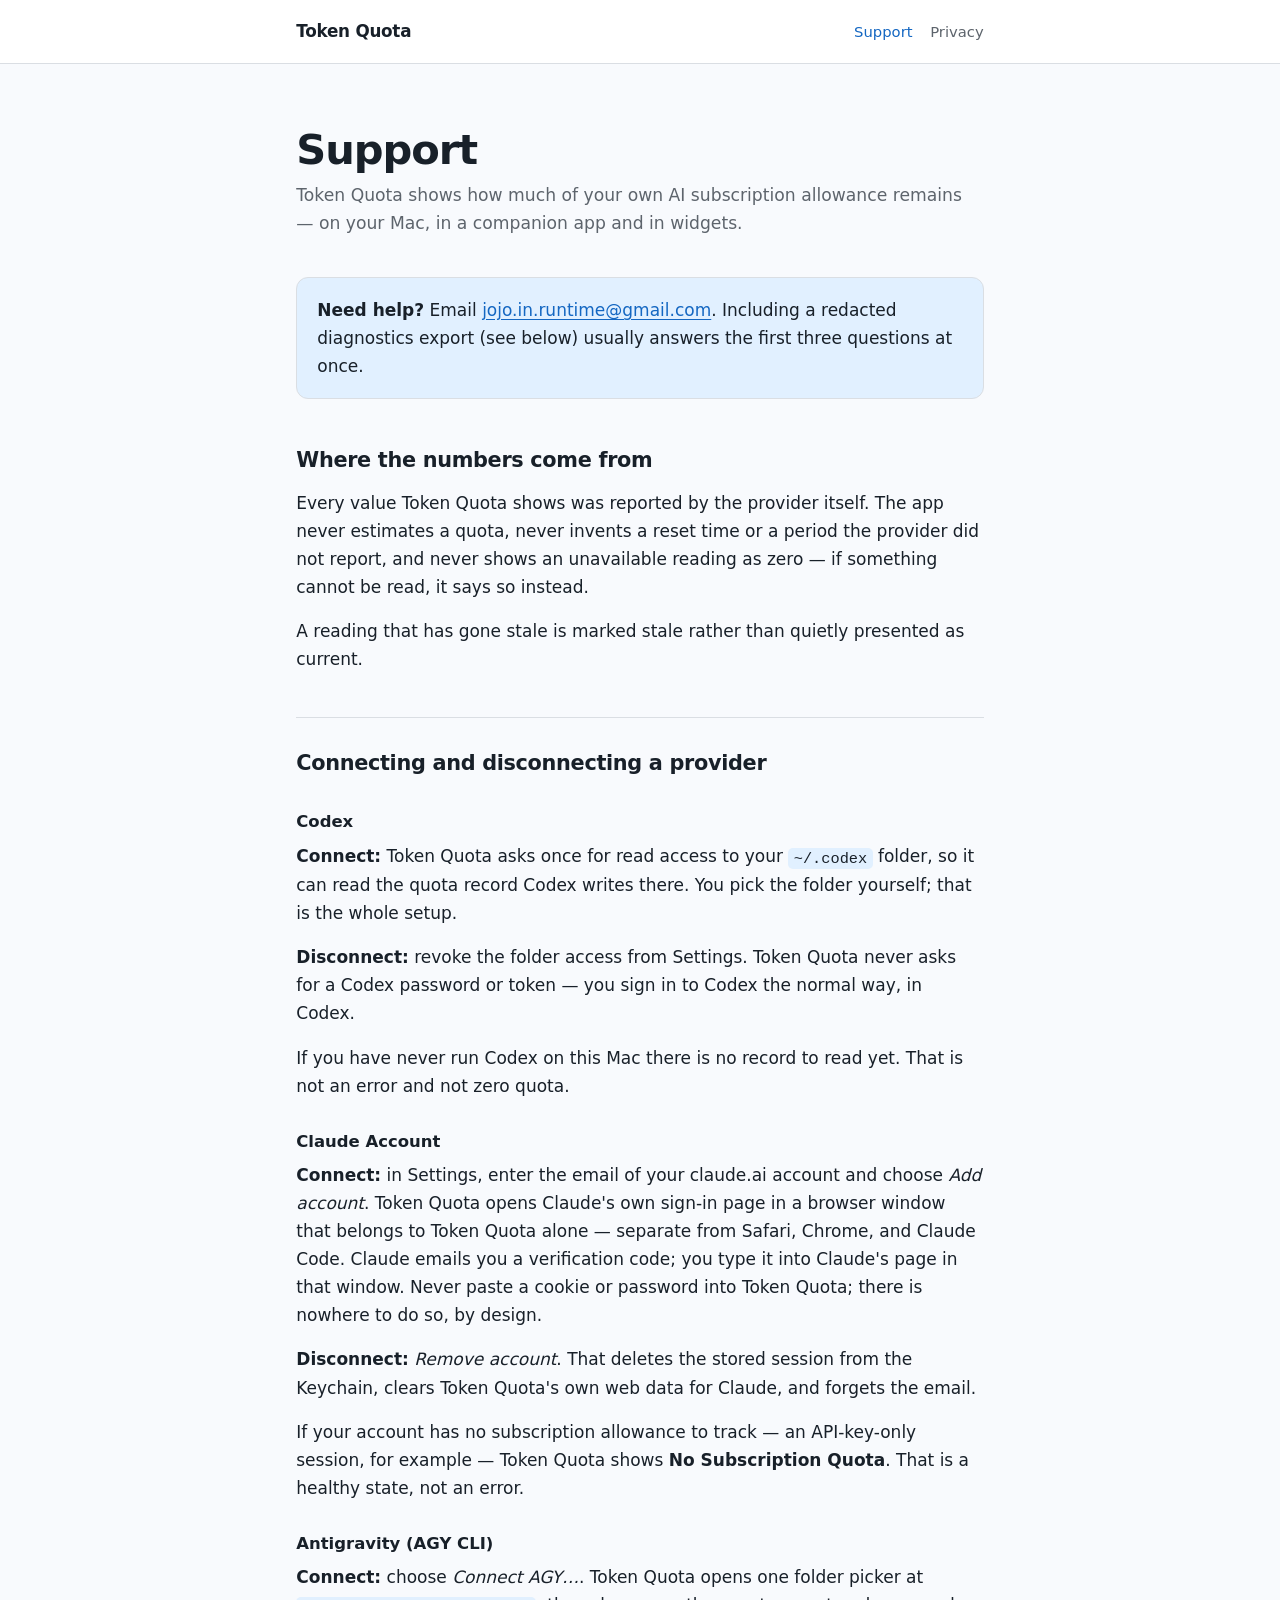
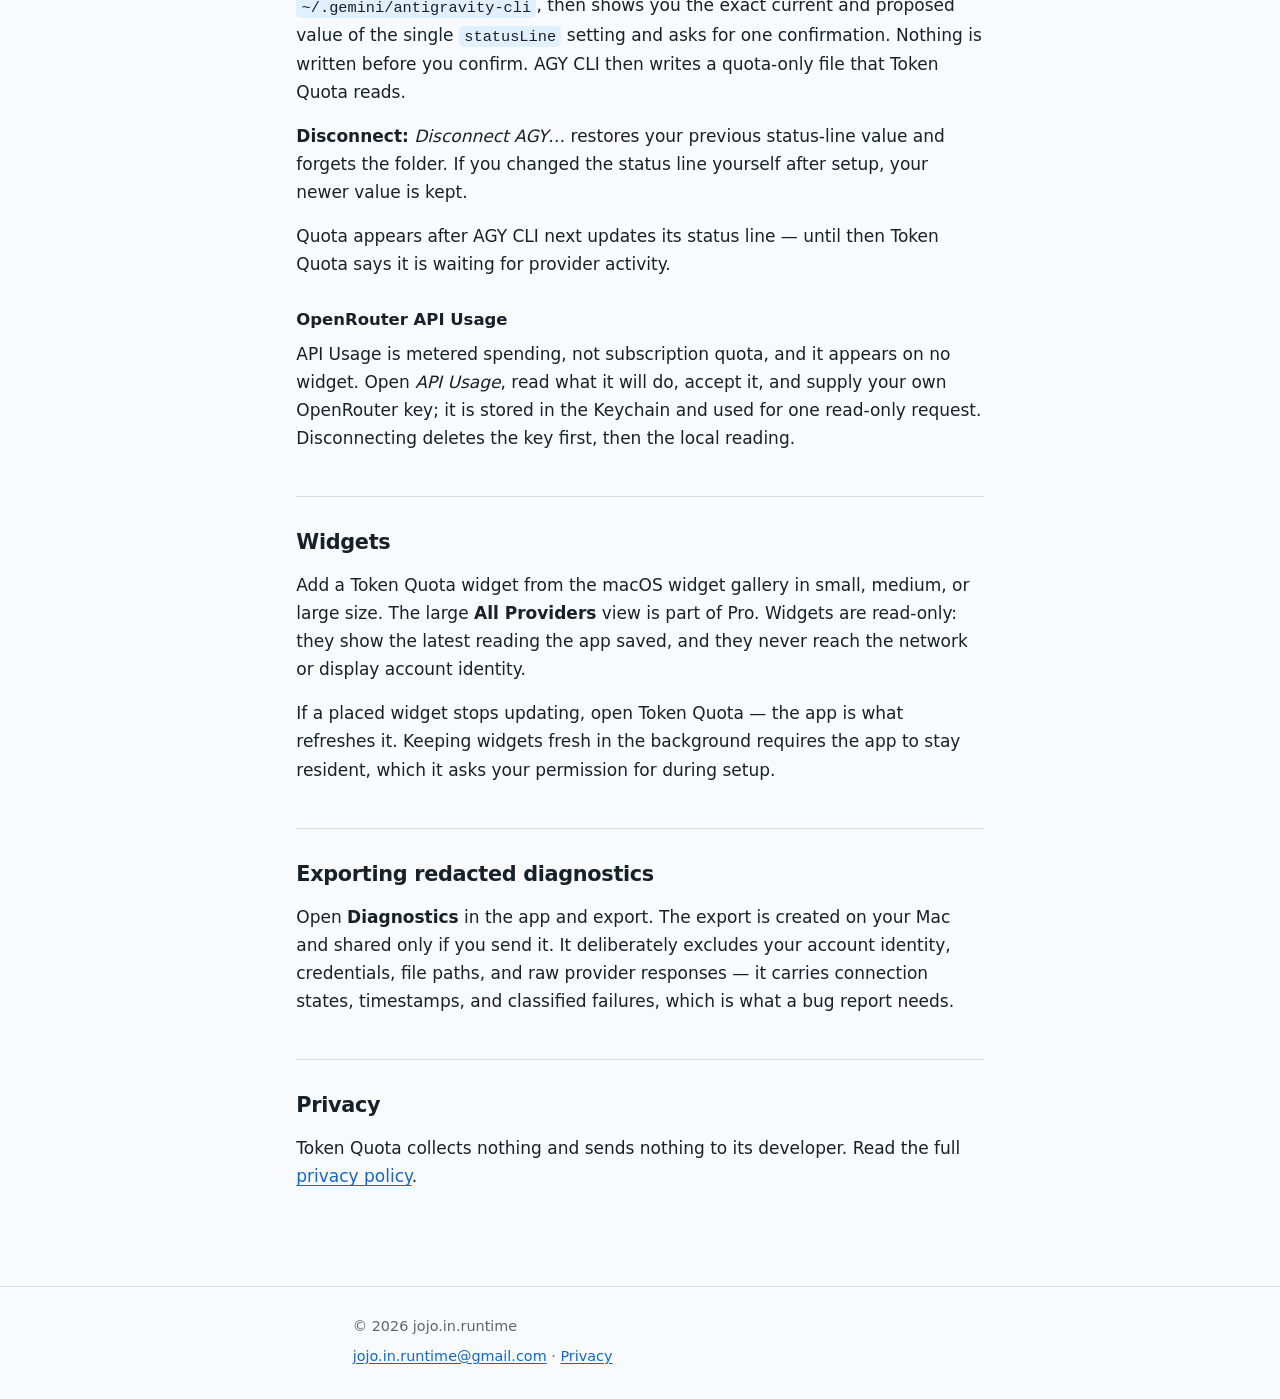
==== index.html @ b7c53a1d "Add Token Quota support and privacy pages Static pages for the Mac App Store listing: a support page" ====
<!doctype html>
<html lang="en">
<head>
<meta charset="utf-8">
<meta name="viewport" content="width=device-width, initial-scale=1">
<title>Support — Token Quota</title>
<meta name="description" content="How Token Quota reads each provider's subscription quota, how to connect and disconnect, and how to get help.">
<link rel="stylesheet" href="style.css">
</head>
<body>

<header class="site">
  <div class="wrap">
    <a class="brand" href="./">Token Quota</a>
    <nav class="site">
      <a href="./" aria-current="page">Support</a>
      <a href="privacy.html">Privacy</a>
    </nav>
  </div>
</header>

<main class="wrap">

  <h1>Support</h1>
  <p class="lede">Token Quota shows how much of your own AI subscription allowance remains — on your
  Mac, in a companion app and in widgets.</p>

  <div class="callout">
    <p><strong>Need help?</strong> Email
    <a href="mailto:jojo.in.runtime@gmail.com">jojo.in.runtime@gmail.com</a>. Including a redacted
    diagnostics export (see below) usually answers the first three questions at once.</p>
  </div>

  <h2>Where the numbers come from</h2>
  <p>Every value Token Quota shows was reported by the provider itself. The app never estimates a
  quota, never invents a reset time or a period the provider did not report, and never shows an
  unavailable reading as zero — if something cannot be read, it says so instead.</p>
  <p>A reading that has gone stale is marked stale rather than quietly presented as current.</p>

  <h2>Connecting and disconnecting a provider</h2>

  <h3>Codex</h3>
  <p><strong>Connect:</strong> Token Quota asks once for read access to your <code>~/.codex</code>
  folder, so it can read the quota record Codex writes there. You pick the folder yourself; that is
  the whole setup.</p>
  <p><strong>Disconnect:</strong> revoke the folder access from Settings. Token Quota never asks for
  a Codex password or token — you sign in to Codex the normal way, in Codex.</p>
  <p>If you have never run Codex on this Mac there is no record to read yet. That is not an error and
  not zero quota.</p>

  <h3>Claude Account</h3>
  <p><strong>Connect:</strong> in Settings, enter the email of your claude.ai account and choose
  <em>Add account</em>. Token Quota opens Claude's own sign-in page in a browser window that belongs
  to Token Quota alone — separate from Safari, Chrome, and Claude Code. Claude emails you a
  verification code; you type it into Claude's page in that window. Never paste a cookie or password
  into Token Quota; there is nowhere to do so, by design.</p>
  <p><strong>Disconnect:</strong> <em>Remove account</em>. That deletes the stored session from the
  Keychain, clears Token Quota's own web data for Claude, and forgets the email.</p>
  <p>If your account has no subscription allowance to track — an API-key-only session, for example —
  Token Quota shows <strong>No Subscription Quota</strong>. That is a healthy state, not an error.</p>

  <h3>Antigravity (AGY CLI)</h3>
  <p><strong>Connect:</strong> choose <em>Connect AGY…</em>. Token Quota opens one folder picker at
  <code>~/.gemini/antigravity-cli</code>, then shows you the exact current and proposed value of the
  single <code>statusLine</code> setting and asks for one confirmation. Nothing is written before you
  confirm. AGY CLI then writes a quota-only file that Token Quota reads.</p>
  <p><strong>Disconnect:</strong> <em>Disconnect AGY…</em> restores your previous status-line value
  and forgets the folder. If you changed the status line yourself after setup, your newer value is
  kept.</p>
  <p>Quota appears after AGY CLI next updates its status line — until then Token Quota says it is
  waiting for provider activity.</p>

  <h3>OpenRouter API Usage</h3>
  <p>API Usage is metered spending, not subscription quota, and it appears on no widget. Open
  <em>API Usage</em>, read what it will do, accept it, and supply your own OpenRouter key; it is
  stored in the Keychain and used for one read-only request. Disconnecting deletes the key first,
  then the local reading.</p>

  <h2>Widgets</h2>
  <p>Add a Token Quota widget from the macOS widget gallery in small, medium, or large size. The
  large <strong>All Providers</strong> view is part of Pro. Widgets are read-only: they show the
  latest reading the app saved, and they never reach the network or display account identity.</p>
  <p>If a placed widget stops updating, open Token Quota — the app is what refreshes it. Keeping
  widgets fresh in the background requires the app to stay resident, which it asks your permission
  for during setup.</p>

  <h2>Exporting redacted diagnostics</h2>
  <p>Open <strong>Diagnostics</strong> in the app and export. The export is created on your Mac and
  shared only if you send it. It deliberately excludes your account identity, credentials, file
  paths, and raw provider responses — it carries connection states, timestamps, and classified
  failures, which is what a bug report needs.</p>

  <h2>Privacy</h2>
  <p>Token Quota collects nothing and sends nothing to its developer. Read the full
  <a href="privacy.html">privacy policy</a>.</p>

</main>

<footer class="site">
  <div class="wrap">
    <p>© 2026 jojo.in.runtime</p>
    <p><a href="mailto:jojo.in.runtime@gmail.com">jojo.in.runtime@gmail.com</a> ·
    <a href="privacy.html">Privacy</a></p>
  </div>
</footer>

</body>
</html>
---- style.css ----
:root {
  color-scheme: light dark;

  --bg: oklch(98.5% 0.004 250);
  --surface: oklch(100% 0 0);
  --border: oklch(90% 0.008 250);
  --text: oklch(24% 0.02 250);
  --text-dim: oklch(50% 0.015 250);
  --accent: oklch(52% 0.16 255);
  --accent-soft: oklch(95% 0.03 255);

  --measure: 68ch;
  --space-block: clamp(2.5rem, 1.5rem + 3vw, 4.5rem);
  --radius: 12px;
}

@media (prefers-color-scheme: dark) {
  :root {
    --bg: oklch(17% 0.015 255);
    --surface: oklch(21% 0.018 255);
    --border: oklch(30% 0.02 255);
    --text: oklch(93% 0.008 255);
    --text-dim: oklch(70% 0.015 255);
    --accent: oklch(76% 0.13 255);
    --accent-soft: oklch(27% 0.05 255);
  }
}

* { box-sizing: border-box; }

html { -webkit-text-size-adjust: 100%; }

body {
  margin: 0;
  background: var(--bg);
  color: var(--text);
  font: 400 clamp(1rem, 0.96rem + 0.2vw, 1.0625rem)/1.65 -apple-system, BlinkMacSystemFont,
    "SF Pro Text", "Segoe UI", system-ui, sans-serif;
  text-rendering: optimizeLegibility;
}

.wrap {
  max-width: var(--measure);
  margin: 0 auto;
  padding: var(--space-block) 1.5rem 5rem;
}

header.site {
  border-bottom: 1px solid var(--border);
  background: var(--surface);
}

header.site .wrap {
  padding-block: 1.1rem;
  display: flex;
  align-items: baseline;
  gap: 1.25rem;
  flex-wrap: wrap;
}

.brand {
  font-weight: 640;
  letter-spacing: -0.015em;
  font-size: 1.05rem;
  color: var(--text);
  text-decoration: none;
}

nav.site {
  margin-left: auto;
  display: flex;
  gap: 1.1rem;
  font-size: 0.925rem;
}

nav.site a { color: var(--text-dim); text-decoration: none; }
nav.site a:hover,
nav.site a[aria-current="page"] { color: var(--accent); }

h1 {
  font-size: clamp(1.85rem, 1.3rem + 2.2vw, 2.6rem);
  line-height: 1.15;
  letter-spacing: -0.025em;
  margin: 0 0 0.4rem;
}

.lede {
  color: var(--text-dim);
  font-size: 1.075rem;
  margin: 0 0 2.5rem;
}

h2 {
  font-size: 1.3rem;
  letter-spacing: -0.015em;
  margin: 2.75rem 0 0.75rem;
  padding-top: 1.75rem;
  border-top: 1px solid var(--border);
}

h2:first-of-type { border-top: 0; padding-top: 0; }

h3 {
  font-size: 1.03rem;
  margin: 1.75rem 0 0.4rem;
}

p, ul, ol { margin: 0 0 1rem; }
ul, ol { padding-left: 1.35rem; }
li { margin-bottom: 0.4rem; }

a { color: var(--accent); text-underline-offset: 0.15em; }

strong { font-weight: 620; }

.callout {
  background: var(--accent-soft);
  border: 1px solid var(--border);
  border-radius: var(--radius);
  padding: 1.1rem 1.25rem;
  margin: 1.5rem 0;
}

.callout p:last-child { margin-bottom: 0; }

.meta {
  color: var(--text-dim);
  font-size: 0.9rem;
}

code {
  font-family: ui-monospace, "SF Mono", Menlo, monospace;
  font-size: 0.9em;
  background: var(--accent-soft);
  padding: 0.1em 0.35em;
  border-radius: 5px;
}

footer.site {
  border-top: 1px solid var(--border);
  color: var(--text-dim);
  font-size: 0.9rem;
}

footer.site .wrap { padding-block: 1.75rem; }
footer.site p { margin: 0 0 0.35rem; }
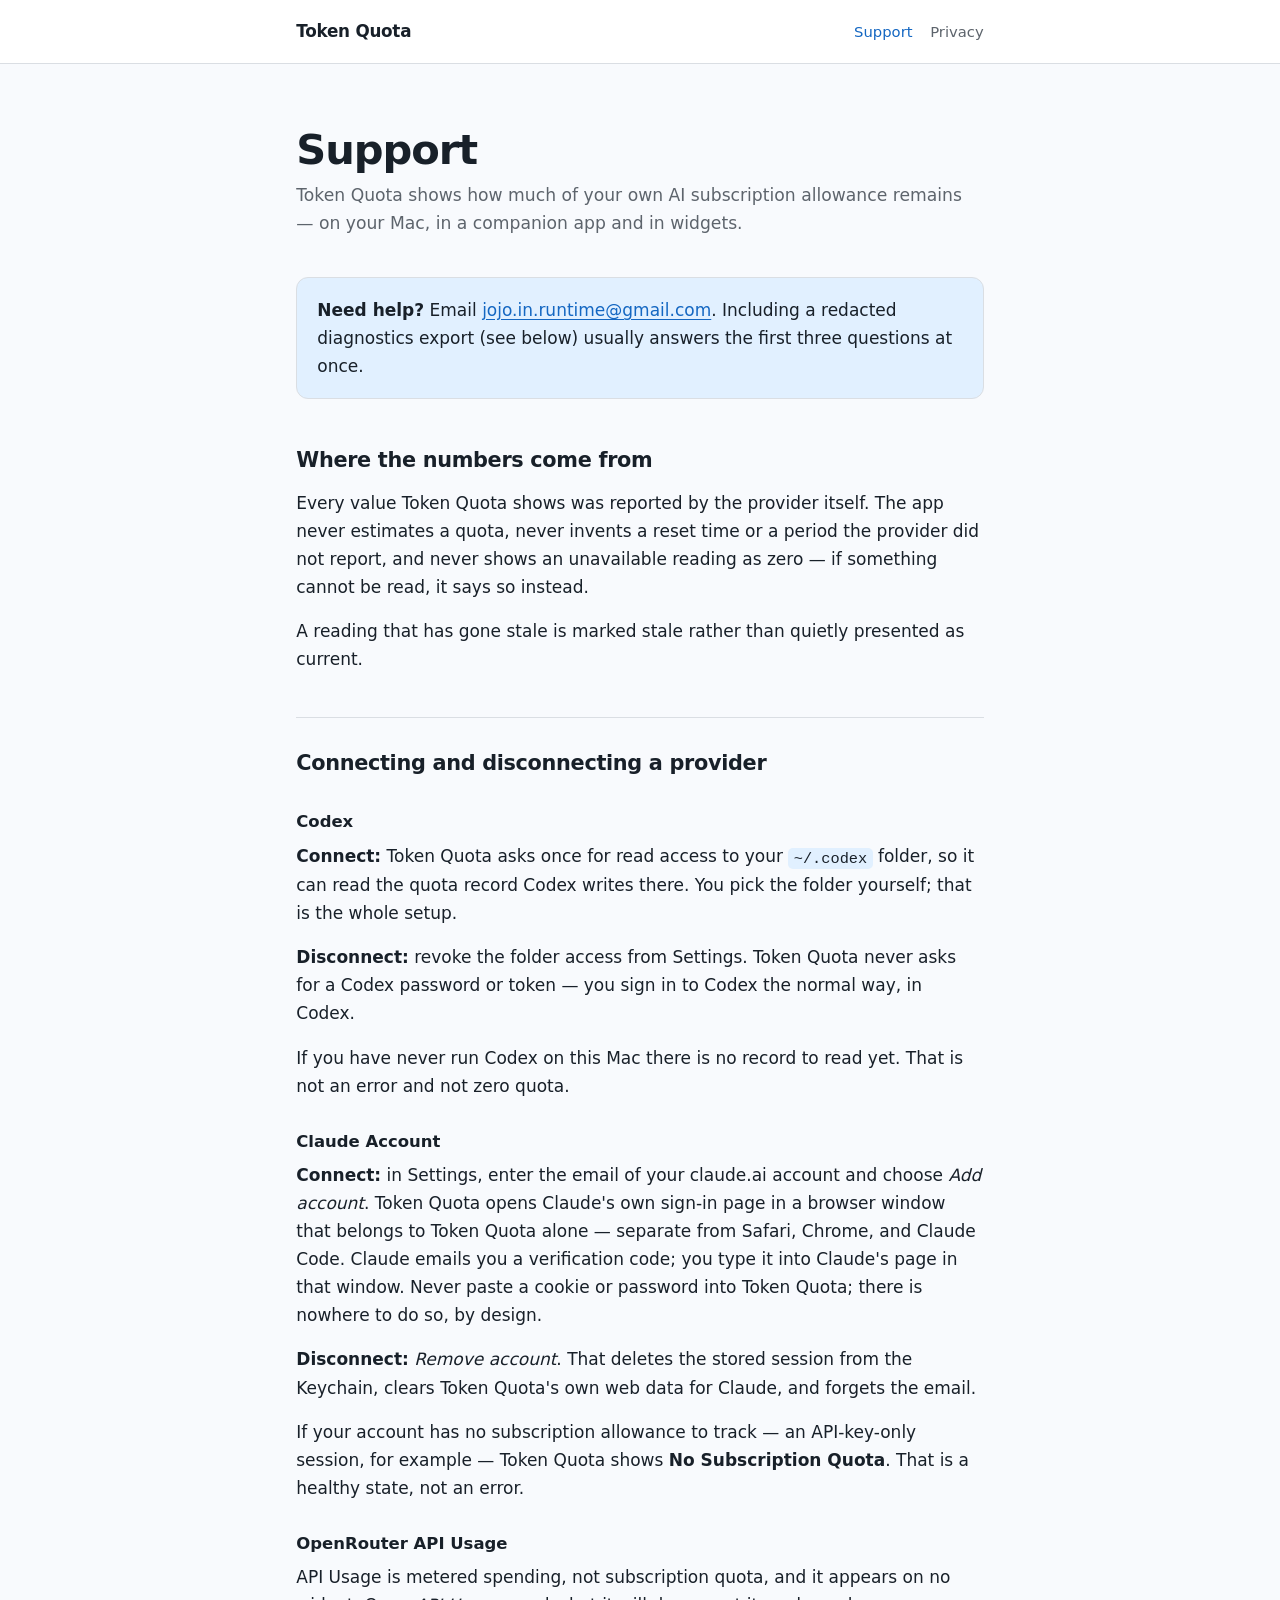
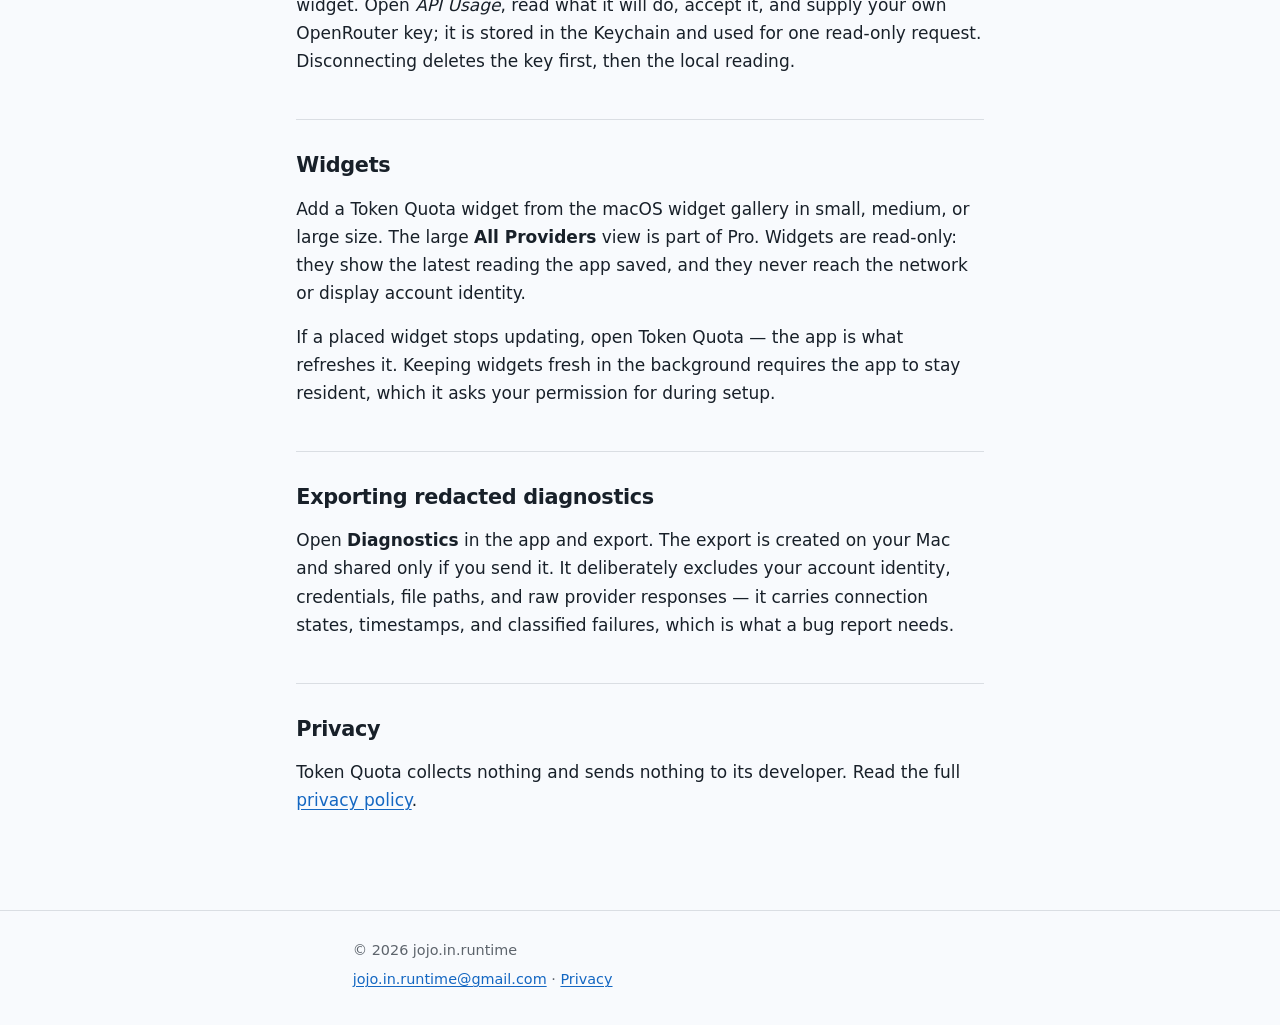
==== commit d1c9daf1: "fix: remove Antigravity (AGY CLI) sections the shipping app does not contain AGY is compiled out of " ====
--- a/index.html
+++ b/index.html
@@ -59,17 +59,6 @@
   <p>If your account has no subscription allowance to track — an API-key-only session, for example —
   Token Quota shows <strong>No Subscription Quota</strong>. That is a healthy state, not an error.</p>
 
-  <h3>Antigravity (AGY CLI)</h3>
-  <p><strong>Connect:</strong> choose <em>Connect AGY…</em>. Token Quota opens one folder picker at
-  <code>~/.gemini/antigravity-cli</code>, then shows you the exact current and proposed value of the
-  single <code>statusLine</code> setting and asks for one confirmation. Nothing is written before you
-  confirm. AGY CLI then writes a quota-only file that Token Quota reads.</p>
-  <p><strong>Disconnect:</strong> <em>Disconnect AGY…</em> restores your previous status-line value
-  and forgets the folder. If you changed the status line yourself after setup, your newer value is
-  kept.</p>
-  <p>Quota appears after AGY CLI next updates its status line — until then Token Quota says it is
-  waiting for provider activity.</p>
-
   <h3>OpenRouter API Usage</h3>
   <p>API Usage is metered spending, not subscription quota, and it appears on no widget. Open
   <em>API Usage</em>, read what it will do, accept it, and supply your own OpenRouter key; it is
